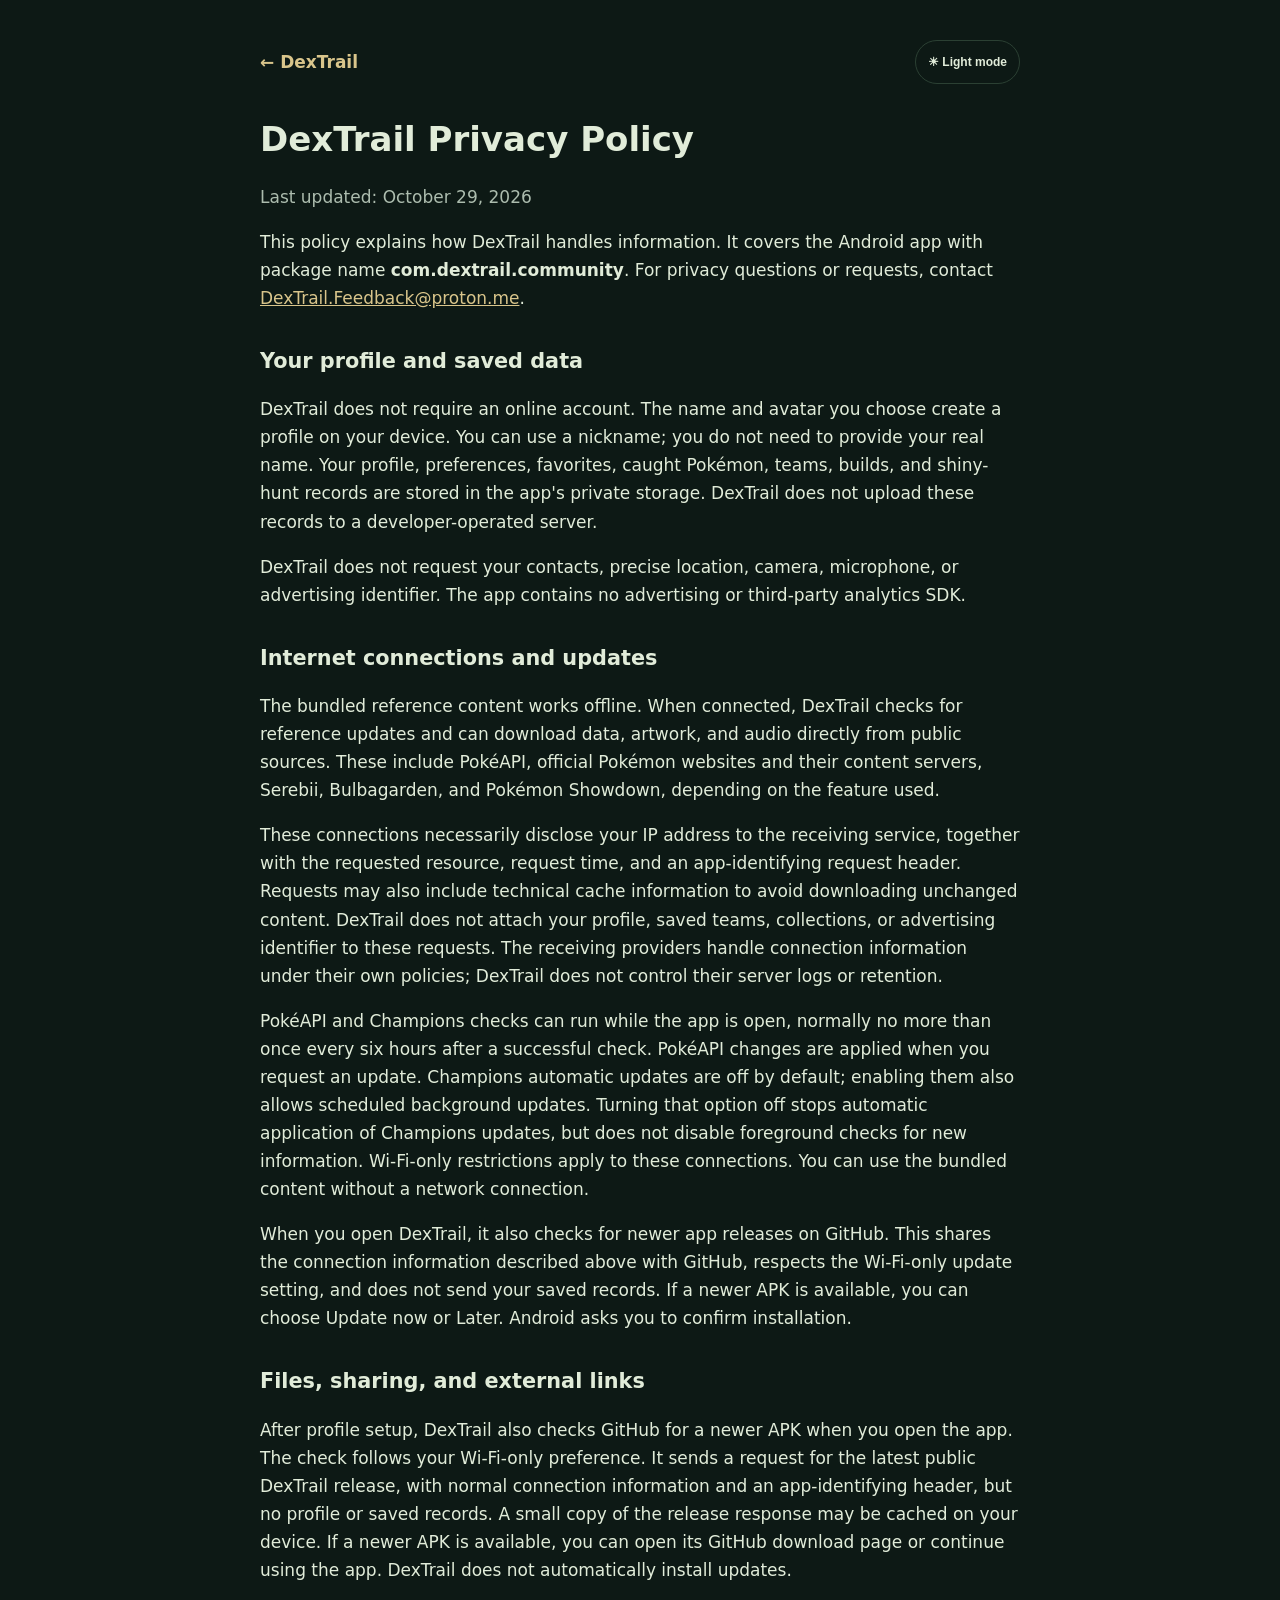
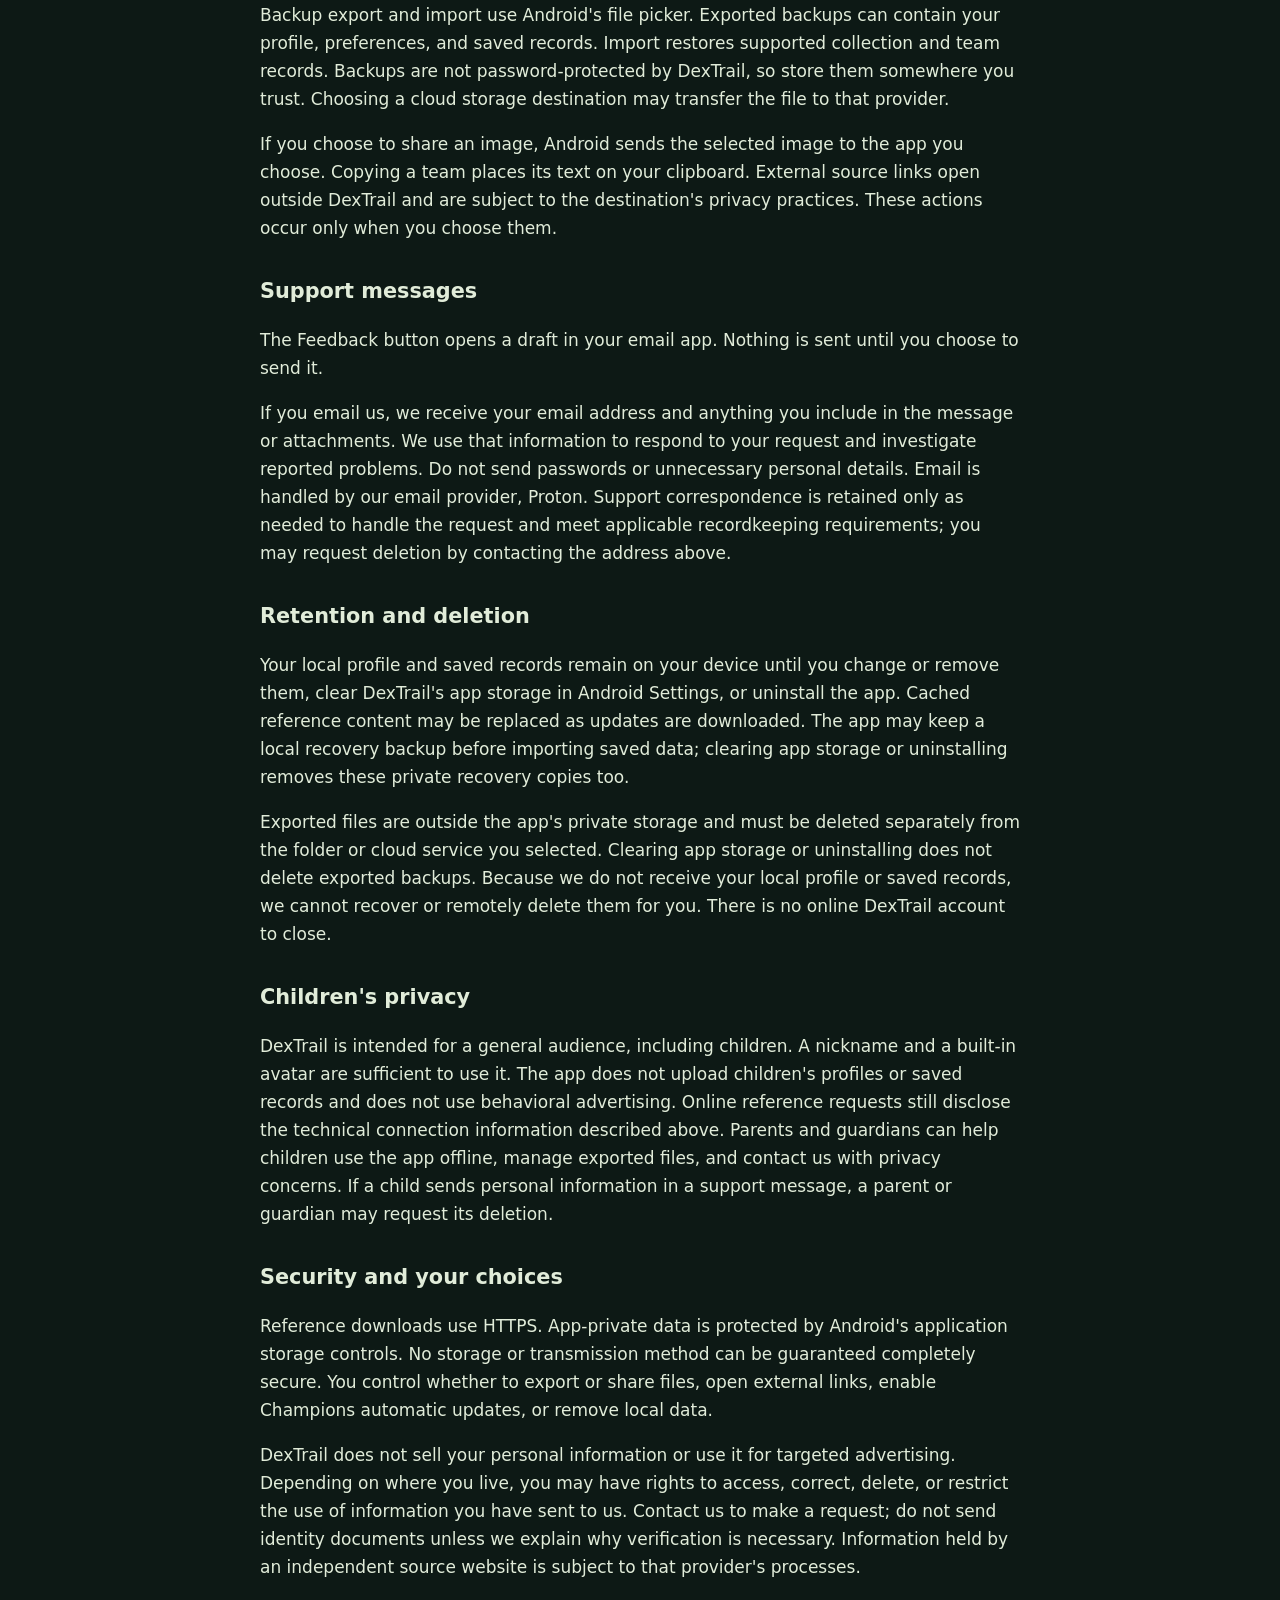
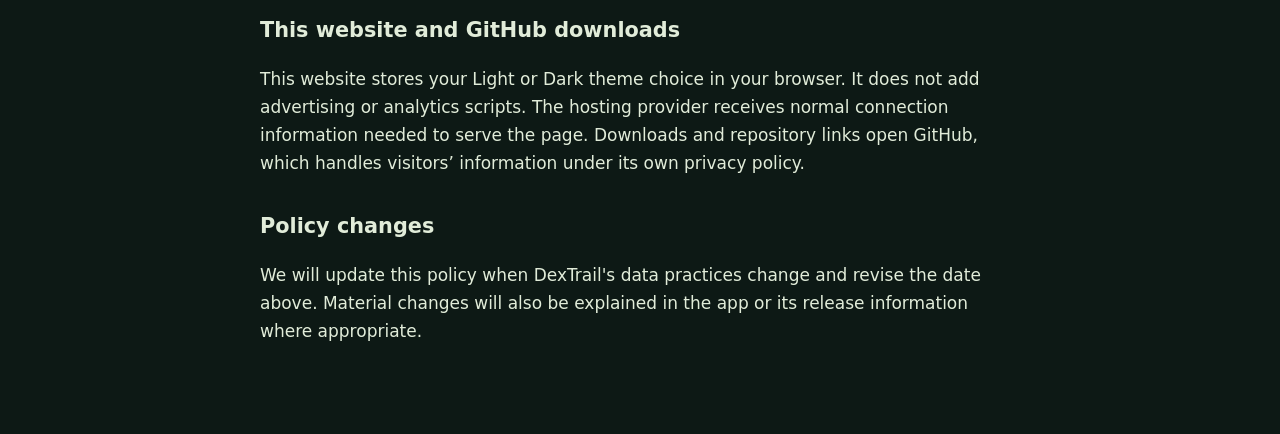
==== docs/privacy.html @ 18fff95b "Publish DexTrail website with downloads and GitHub link" ====
<!doctype html>
<html lang="en" data-theme="dark"><head><meta charset="utf-8"><meta name="viewport" content="width=device-width,initial-scale=1"><title>DexTrail Privacy Policy</title><style>body{margin:0;background:#f5f7f6;color:#172c23;font:17px/1.65 system-ui,sans-serif}main{max-width:760px;margin:auto;padding:40px 24px 72px}h1{line-height:1.2}h2{font-size:1.3rem;margin-top:32px}a{color:#14684b;overflow-wrap:anywhere}.date{color:#52655c}</style><script src="theme.js"></script><link rel="stylesheet" href="theme.css"></head><body class="privacy-page"><main><div class="privacy-nav"><a href="index.html">← DexTrail</a><button class="theme-toggle" type="button" aria-label="Switch to light mode">☀ <span>Light mode</span></button></div>
<h1>DexTrail Privacy Policy</h1><p class="date">Last updated: October 29, 2026</p>
<p>This policy explains how DexTrail handles information. It covers the Android app with package name <strong>com.dextrail.community</strong>. For privacy questions or requests, contact <a href="mailto:DexTrail.Feedback@proton.me">DexTrail.Feedback@proton.me</a>.</p>
<h2>Your profile and saved data</h2>
<p>DexTrail does not require an online account. The name and avatar you choose create a profile on your device. You can use a nickname; you do not need to provide your real name. Your profile, preferences, favorites, caught Pokémon, teams, builds, and shiny-hunt records are stored in the app's private storage. DexTrail does not upload these records to a developer-operated server.</p>
<p>DexTrail does not request your contacts, precise location, camera, microphone, or advertising identifier. The app contains no advertising or third-party analytics SDK.</p>
<h2>Internet connections and updates</h2>
<p>The bundled reference content works offline. When connected, DexTrail checks for reference updates and can download data, artwork, and audio directly from public sources. These include PokéAPI, official Pokémon websites and their content servers, Serebii, Bulbagarden, and Pokémon Showdown, depending on the feature used.</p>
<p>These connections necessarily disclose your IP address to the receiving service, together with the requested resource, request time, and an app-identifying request header. Requests may also include technical cache information to avoid downloading unchanged content. DexTrail does not attach your profile, saved teams, collections, or advertising identifier to these requests. The receiving providers handle connection information under their own policies; DexTrail does not control their server logs or retention.</p>
<p>PokéAPI and Champions checks can run while the app is open, normally no more than once every six hours after a successful check. PokéAPI changes are applied when you request an update. Champions automatic updates are off by default; enabling them also allows scheduled background updates. Turning that option off stops automatic application of Champions updates, but does not disable foreground checks for new information. Wi-Fi-only restrictions apply to these connections. You can use the bundled content without a network connection.</p>
<p>When you open DexTrail, it also checks for newer app releases on GitHub. This shares the connection information described above with GitHub, respects the Wi-Fi-only update setting, and does not send your saved records. If a newer APK is available, you can choose Update now or Later. Android asks you to confirm installation.</p>
<h2>Files, sharing, and external links</h2>
<p>After profile setup, DexTrail also checks GitHub for a newer APK when you open the app. The check follows your Wi-Fi-only preference. It sends a request for the latest public DexTrail release, with normal connection information and an app-identifying header, but no profile or saved records. A small copy of the release response may be cached on your device. If a newer APK is available, you can open its GitHub download page or continue using the app. DexTrail does not automatically install updates.</p>
<p>Backup export and import use Android's file picker. Exported backups can contain your profile, preferences, and saved records. Import restores supported collection and team records. Backups are not password-protected by DexTrail, so store them somewhere you trust. Choosing a cloud storage destination may transfer the file to that provider.</p>
<p>If you choose to share an image, Android sends the selected image to the app you choose. Copying a team places its text on your clipboard. External source links open outside DexTrail and are subject to the destination's privacy practices. These actions occur only when you choose them.</p>
<h2>Support messages</h2>
<p>The Feedback button opens a draft in your email app. Nothing is sent until you choose to send it.</p>
<p>If you email us, we receive your email address and anything you include in the message or attachments. We use that information to respond to your request and investigate reported problems. Do not send passwords or unnecessary personal details. Email is handled by our email provider, Proton. Support correspondence is retained only as needed to handle the request and meet applicable recordkeeping requirements; you may request deletion by contacting the address above.</p>
<h2>Retention and deletion</h2>
<p>Your local profile and saved records remain on your device until you change or remove them, clear DexTrail's app storage in Android Settings, or uninstall the app. Cached reference content may be replaced as updates are downloaded. The app may keep a local recovery backup before importing saved data; clearing app storage or uninstalling removes these private recovery copies too.</p>
<p>Exported files are outside the app's private storage and must be deleted separately from the folder or cloud service you selected. Clearing app storage or uninstalling does not delete exported backups. Because we do not receive your local profile or saved records, we cannot recover or remotely delete them for you. There is no online DexTrail account to close.</p>
<h2>Children's privacy</h2>
<p>DexTrail is intended for a general audience, including children. A nickname and a built-in avatar are sufficient to use it. The app does not upload children's profiles or saved records and does not use behavioral advertising. Online reference requests still disclose the technical connection information described above. Parents and guardians can help children use the app offline, manage exported files, and contact us with privacy concerns. If a child sends personal information in a support message, a parent or guardian may request its deletion.</p>
<h2>Security and your choices</h2>
<p>Reference downloads use HTTPS. App-private data is protected by Android's application storage controls. No storage or transmission method can be guaranteed completely secure. You control whether to export or share files, open external links, enable Champions automatic updates, or remove local data.</p>
<p>DexTrail does not sell your personal information or use it for targeted advertising. Depending on where you live, you may have rights to access, correct, delete, or restrict the use of information you have sent to us. Contact us to make a request; do not send identity documents unless we explain why verification is necessary. Information held by an independent source website is subject to that provider's processes.</p>
<h2>This website and GitHub downloads</h2>
<p>This website stores your Light or Dark theme choice in your browser. It does not add advertising or analytics scripts. The hosting provider receives normal connection information needed to serve the page. Downloads and repository links open GitHub, which handles visitors’ information under its own privacy policy.</p>
<h2>Policy changes</h2>
<p>We will update this policy when DexTrail's data practices change and revise the date above. Material changes will also be explained in the app or its release information where appropriate.</p>
</main></body></html>
---- docs/theme.css ----
html[data-theme="light"]{color-scheme:light}
html[data-theme="dark"]{color-scheme:dark;--ink:#e1ecd9;--forest:#10271f;--green:#91b991;--paper:#0d1915;--muted:#acbcae;--line:#2b4033}
.theme-toggle{display:inline-flex;align-items:center;justify-content:center;gap:7px;min-height:44px;padding:9px 12px;border:1px solid var(--line,#506653);border-radius:24px;background:transparent;color:inherit;font:600 12px Arial,sans-serif;white-space:nowrap;cursor:pointer}
.theme-toggle:hover{border-color:currentColor}
.privacy-nav{display:flex;align-items:center;justify-content:space-between;gap:20px;margin-bottom:35px}
.privacy-nav a{text-decoration:none;font-weight:700}
html[data-theme="dark"] .hero h1 em,html[data-theme="dark"] h2 em{color:#b0c99a}
html[data-theme="dark"] .intro,html[data-theme="dark"] .hero-note,html[data-theme="dark"] .tour-copy>p,html[data-theme="dark"] .number,html[data-theme="dark"] footer small{color:#aebfac}
html[data-theme="dark"] .dot{background:#b4cb83}
html[data-theme="dark"] .hero-scene{background:radial-gradient(ellipse,#254831 0,transparent 67%)}
html[data-theme="dark"] .orbit{border-color:#3c5841}
html[data-theme="dark"] .field-label,html[data-theme="dark"] .scene-mark{color:#91ab87}
html[data-theme="dark"] .paper-tag{background:#243729;border-color:#657048;color:#e8e9d4;box-shadow:0 10px 30px #0005}
html[data-theme="dark"] .star{color:#e9c777}
html[data-theme="dark"] .primary{background:#d6bd7c;color:#172a1d;box-shadow:0 5px 0 #6b603a}
html[data-theme="dark"] .primary:hover{background:#ebd39a}
html[data-theme="dark"] .map-frame{background:#1c3023;box-shadow:inset 0 0 0 1px #354d39}
html[data-theme="dark"] .tour{background:#17271e}
html[data-theme="dark"] .tour-tabs button{border-color:#526a50}
html[data-theme="dark"] .tour-tabs button[aria-selected="true"]{background:#b9cc9c;color:#18291d;border-color:#b9cc9c}
html[data-theme="dark"] .tour-copy li:before{color:#b7ca91}
html[data-theme="dark"] .download h2 em{color:var(--gold)}
html[data-theme="dark"] .skip{background:#233b2a}
html[data-theme="dark"] .privacy-page{background:#0d1915;color:#e1ecd9}
html[data-theme="dark"] .privacy-page a{color:#d9c58b}
html[data-theme="dark"] .privacy-page .date{color:#acbcae}
.privacy-page .theme-toggle:focus-visible{outline:3px solid #b7964e;outline-offset:4px}
@media(max-width:700px){header{gap:10px;flex-wrap:wrap}header nav{gap:10px}header nav>a:not(.nav-download){display:none}}
@media(max-width:370px){header{padding:16px}.brand{font-size:20px}.brand img{width:32px;height:32px}header nav{width:100%;justify-content:space-between}}
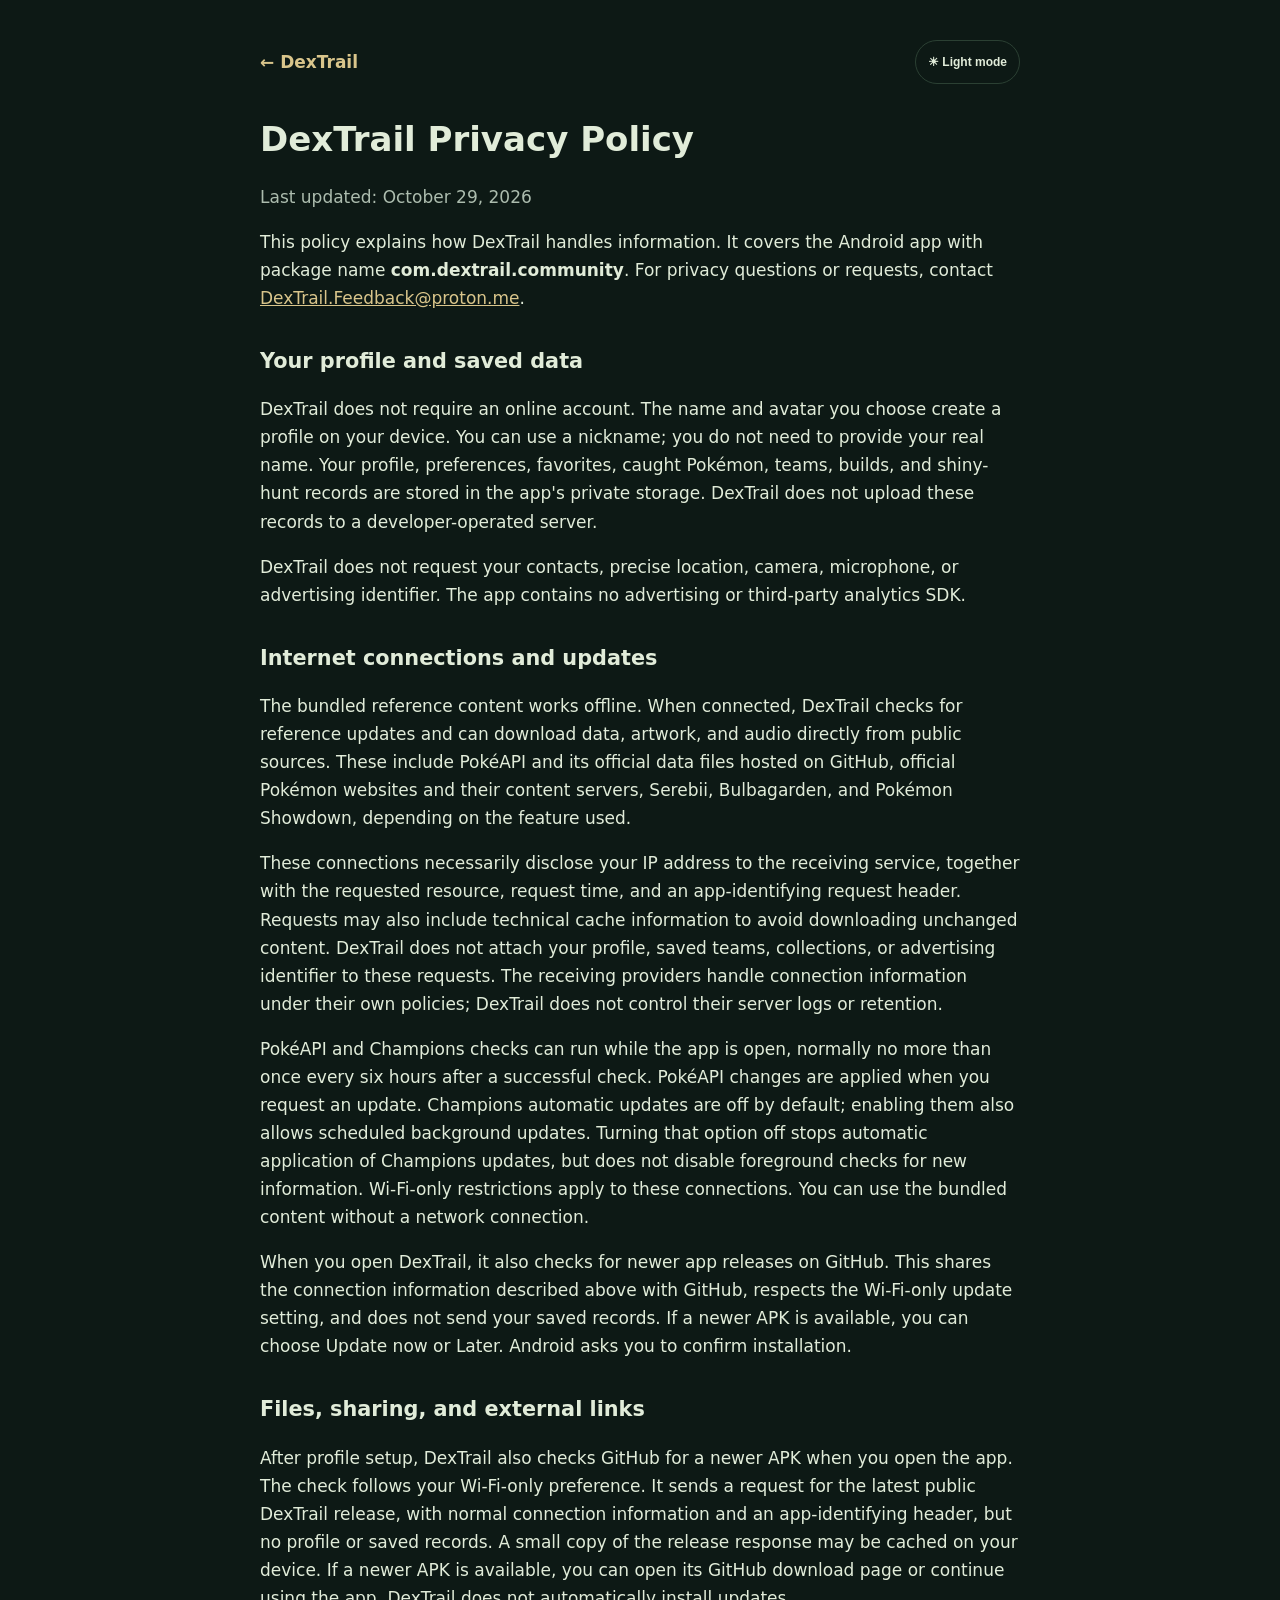
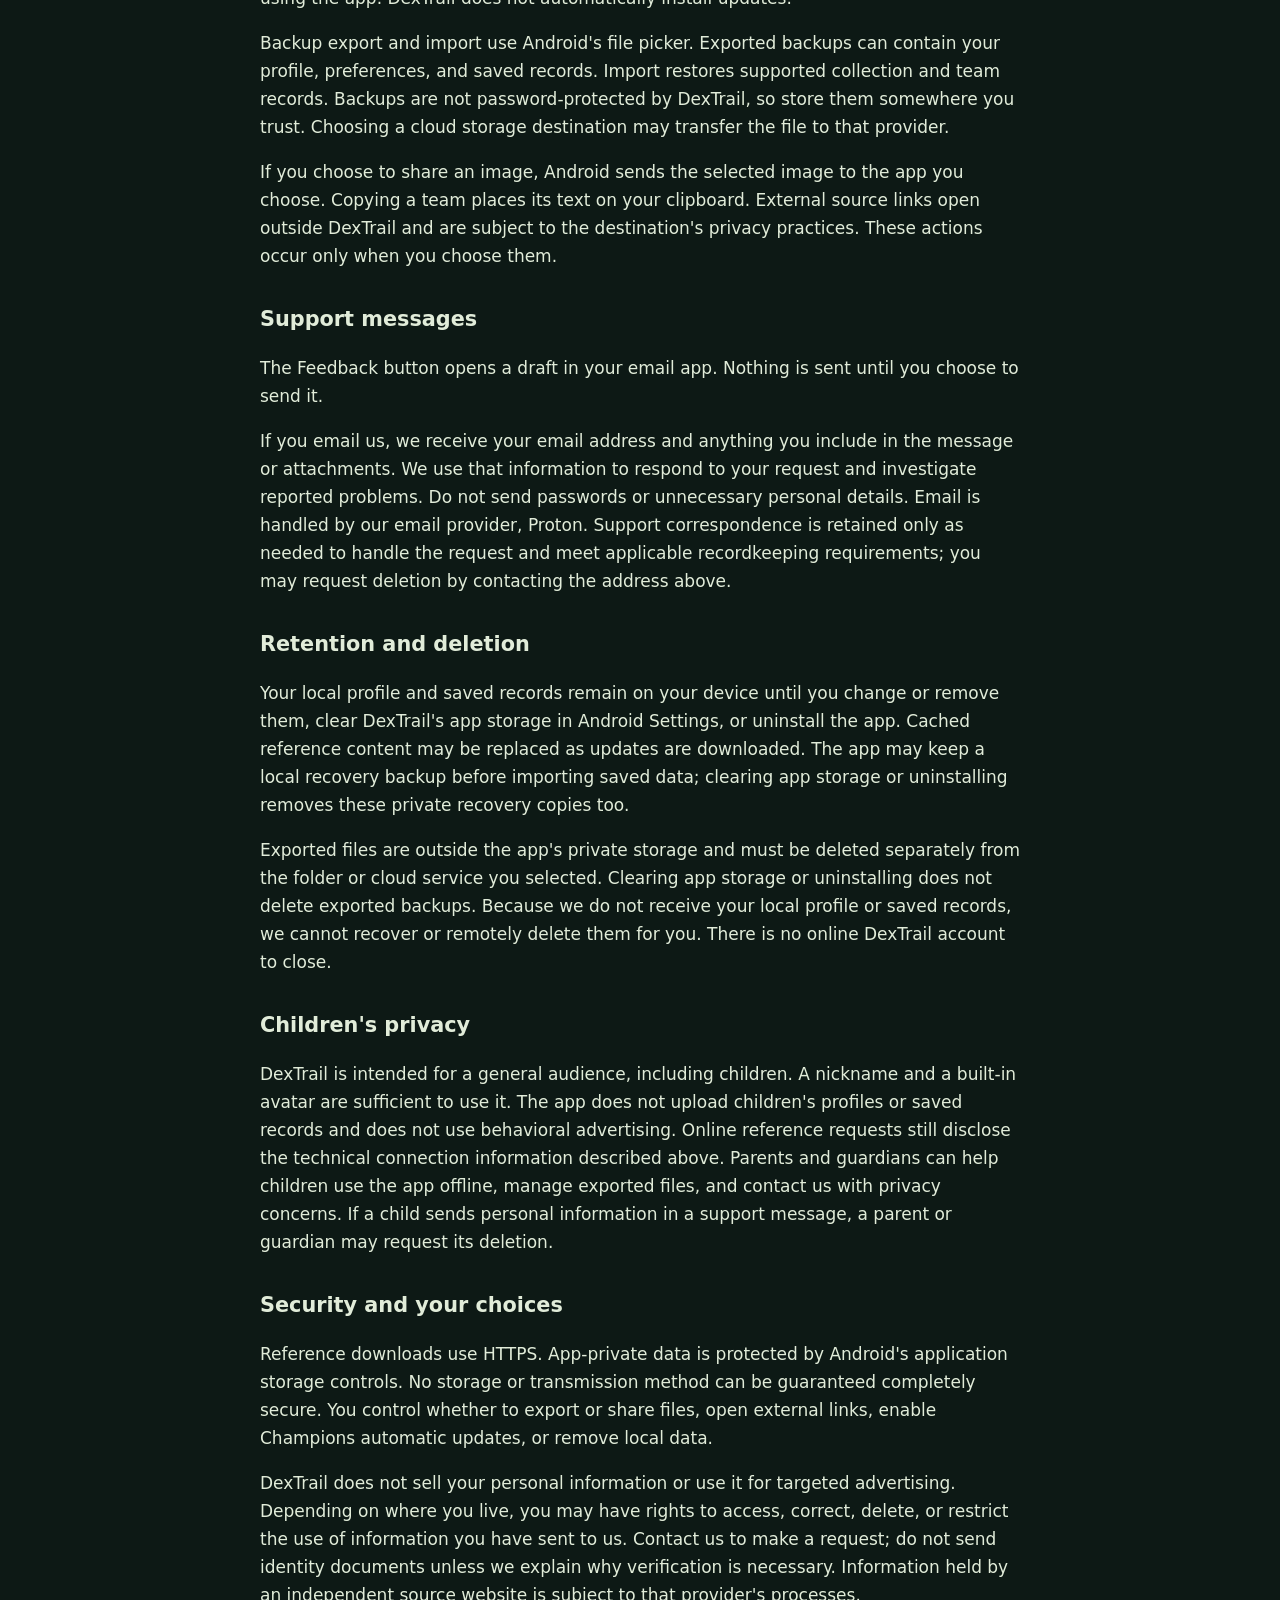
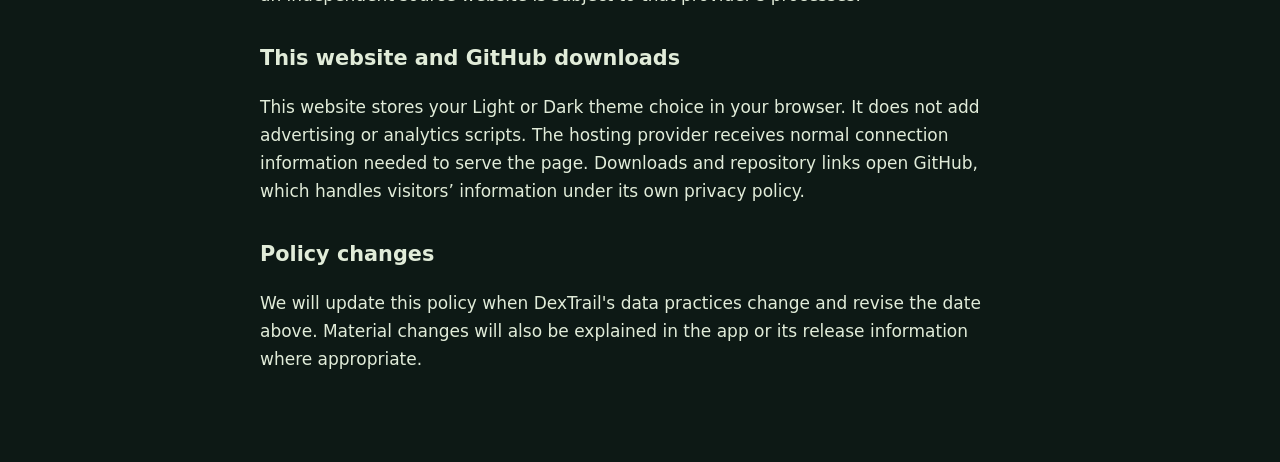
==== commit 74cc530c: "Update DexTrail website and release history for 1.0.1" ====
--- a/docs/privacy.html
+++ b/docs/privacy.html
@@ -6,7 +6,7 @@
 <p>DexTrail does not require an online account. The name and avatar you choose create a profile on your device. You can use a nickname; you do not need to provide your real name. Your profile, preferences, favorites, caught Pokémon, teams, builds, and shiny-hunt records are stored in the app's private storage. DexTrail does not upload these records to a developer-operated server.</p>
 <p>DexTrail does not request your contacts, precise location, camera, microphone, or advertising identifier. The app contains no advertising or third-party analytics SDK.</p>
 <h2>Internet connections and updates</h2>
-<p>The bundled reference content works offline. When connected, DexTrail checks for reference updates and can download data, artwork, and audio directly from public sources. These include PokéAPI, official Pokémon websites and their content servers, Serebii, Bulbagarden, and Pokémon Showdown, depending on the feature used.</p>
+<p>The bundled reference content works offline. When connected, DexTrail checks for reference updates and can download data, artwork, and audio directly from public sources. These include PokéAPI and its official data files hosted on GitHub, official Pokémon websites and their content servers, Serebii, Bulbagarden, and Pokémon Showdown, depending on the feature used.</p>
 <p>These connections necessarily disclose your IP address to the receiving service, together with the requested resource, request time, and an app-identifying request header. Requests may also include technical cache information to avoid downloading unchanged content. DexTrail does not attach your profile, saved teams, collections, or advertising identifier to these requests. The receiving providers handle connection information under their own policies; DexTrail does not control their server logs or retention.</p>
 <p>PokéAPI and Champions checks can run while the app is open, normally no more than once every six hours after a successful check. PokéAPI changes are applied when you request an update. Champions automatic updates are off by default; enabling them also allows scheduled background updates. Turning that option off stops automatic application of Champions updates, but does not disable foreground checks for new information. Wi-Fi-only restrictions apply to these connections. You can use the bundled content without a network connection.</p>
 <p>When you open DexTrail, it also checks for newer app releases on GitHub. This shares the connection information described above with GitHub, respects the Wi-Fi-only update setting, and does not send your saved records. If a newer APK is available, you can choose Update now or Later. Android asks you to confirm installation.</p>
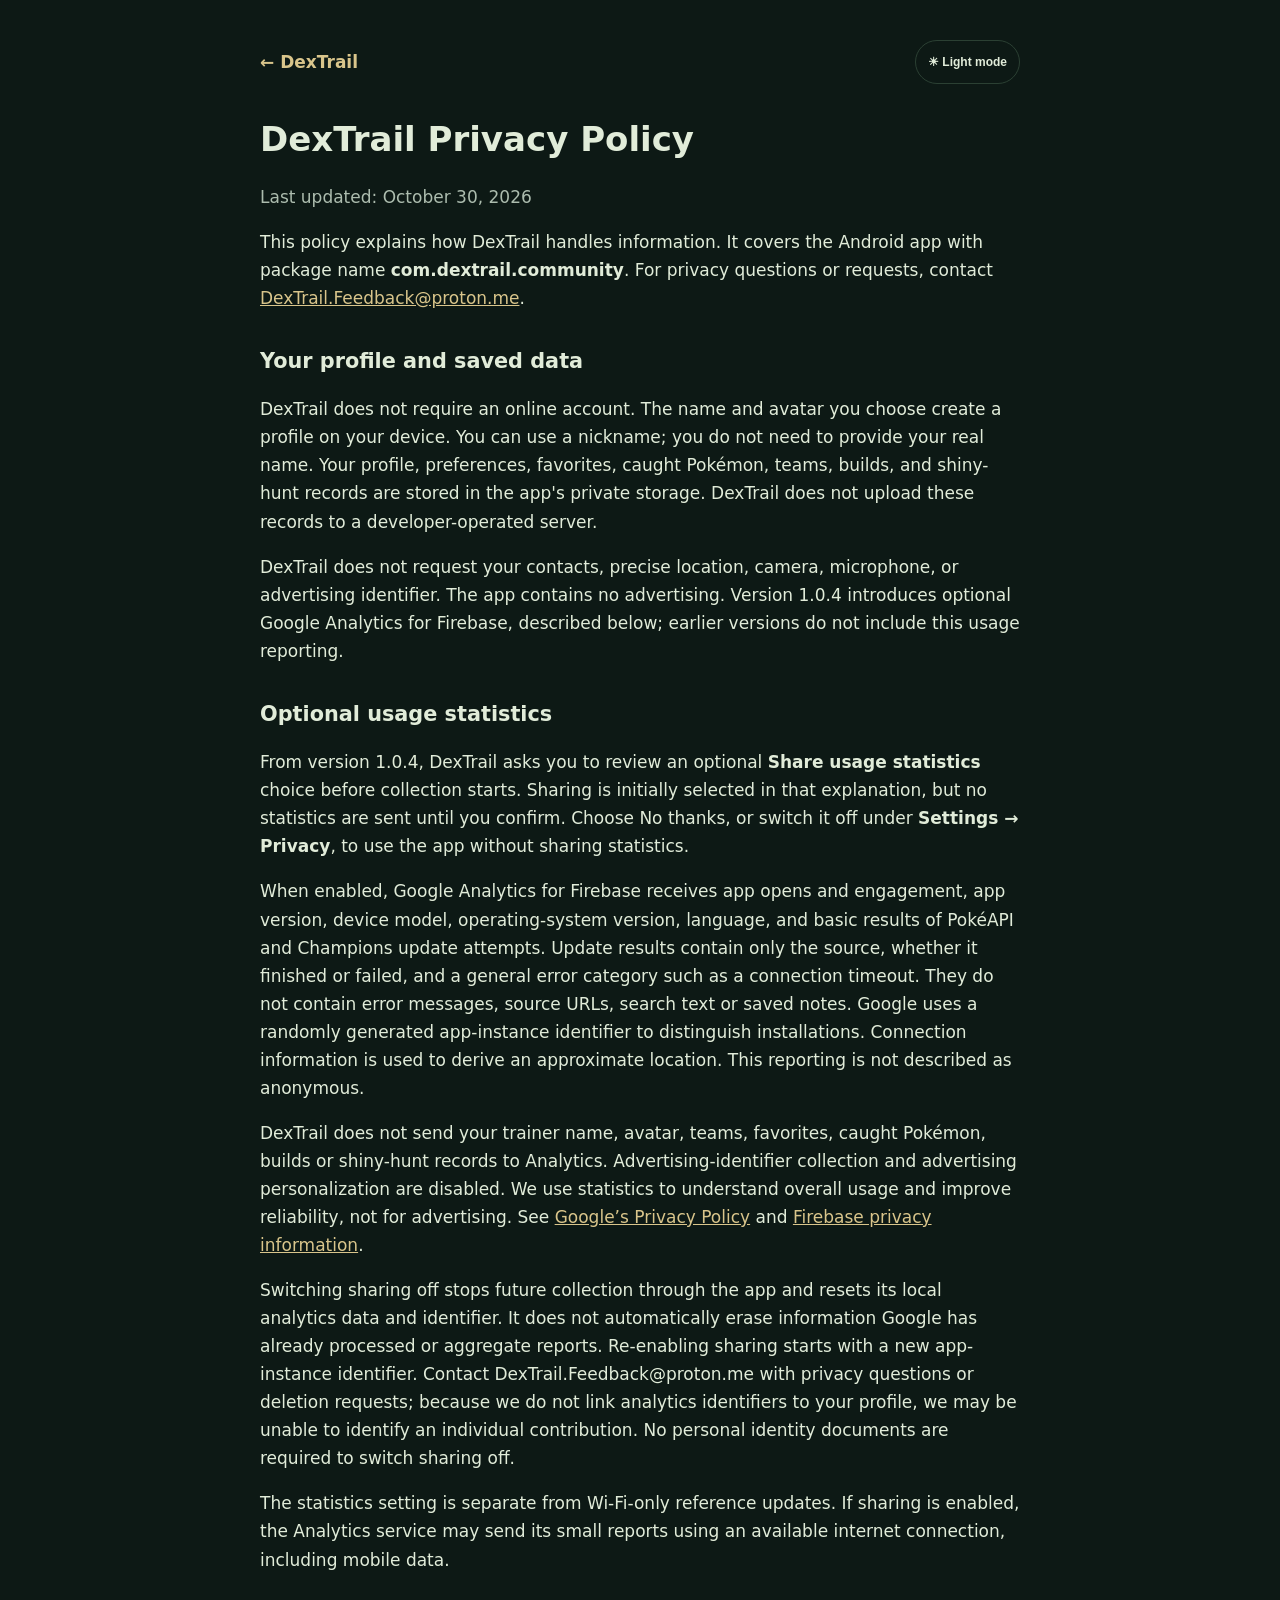
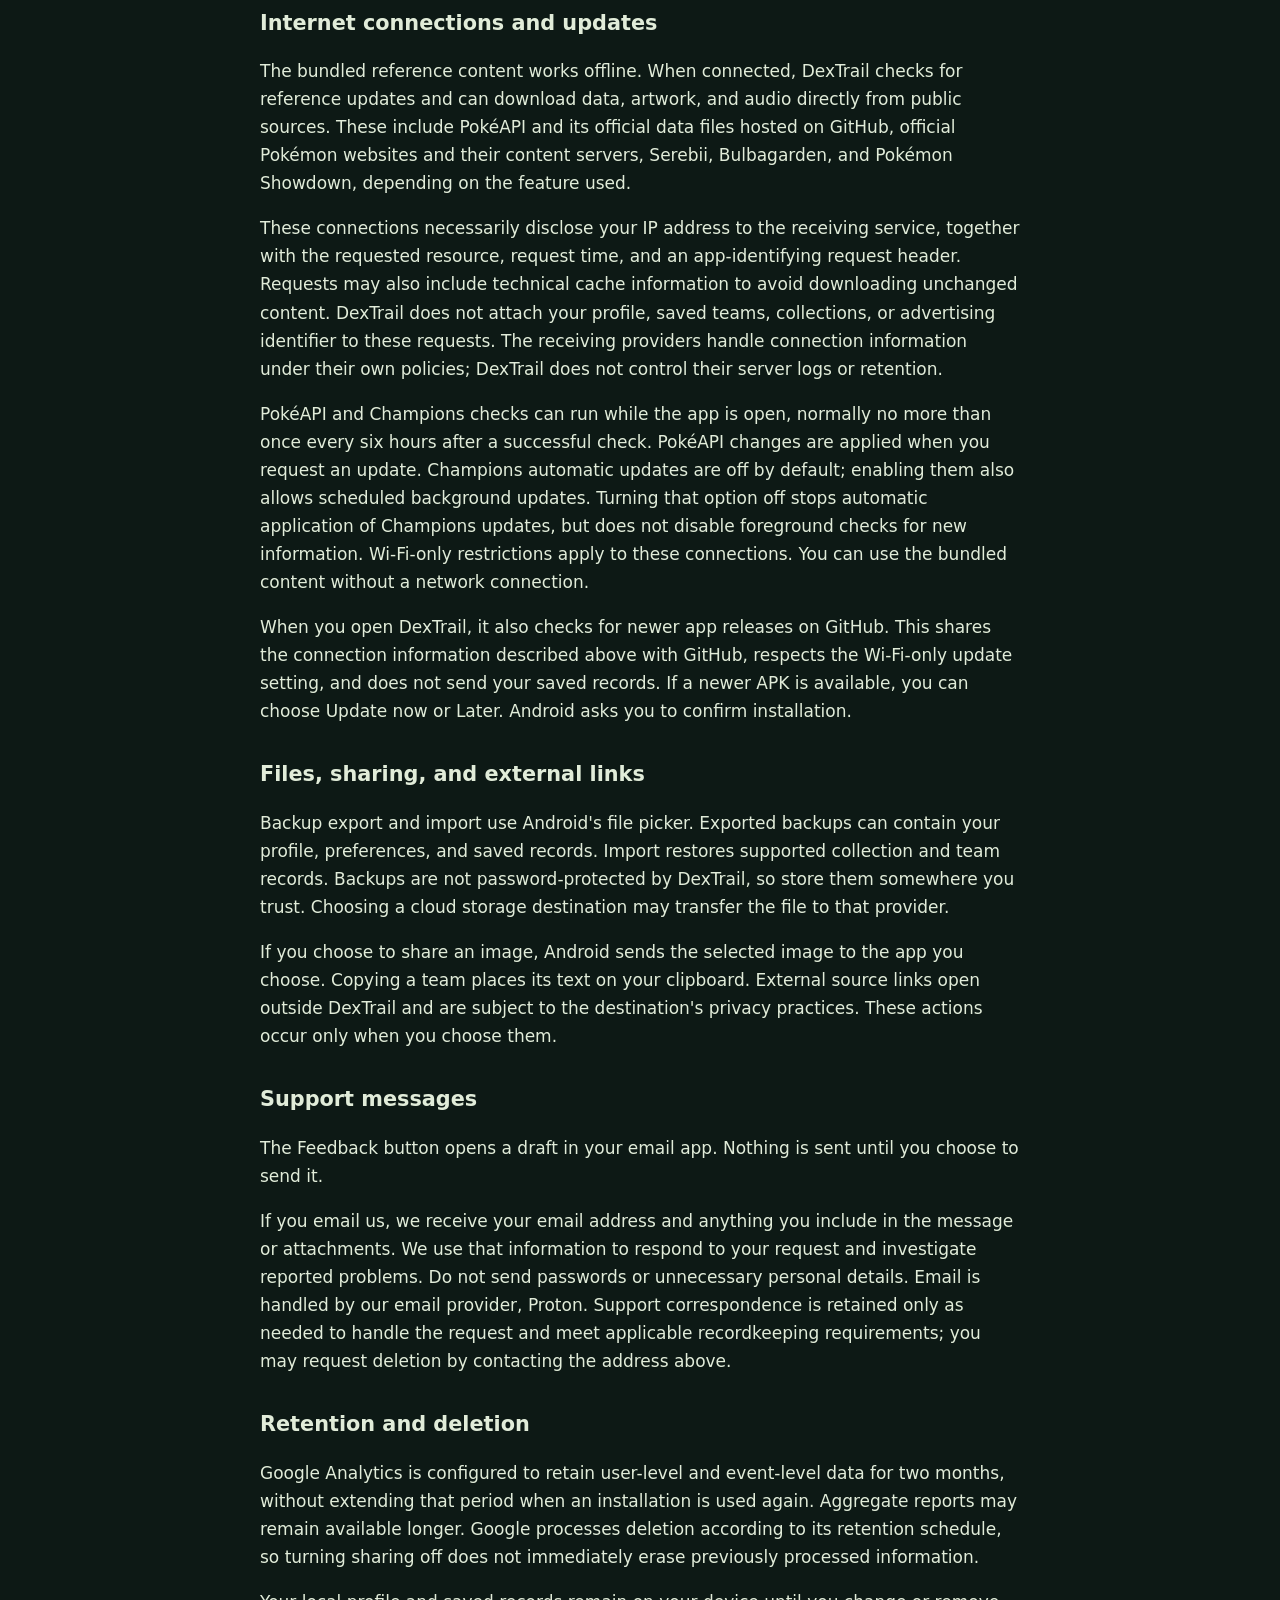
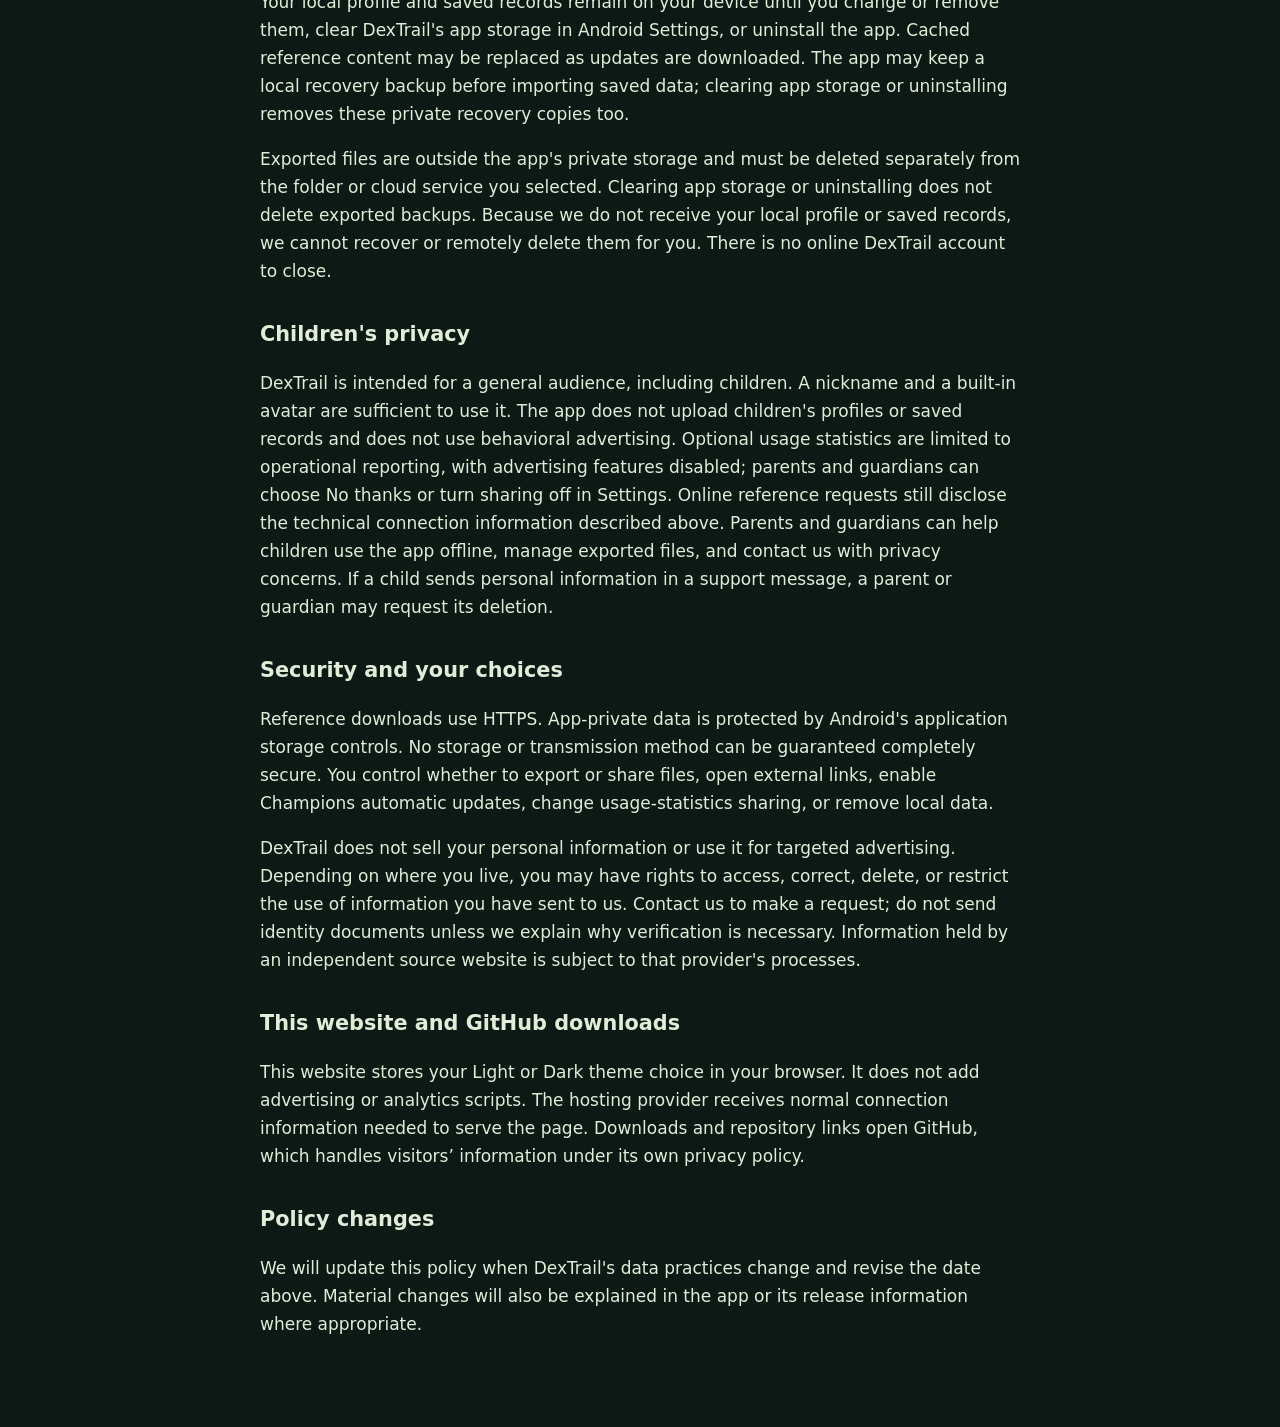
==== commit c667a21a: "Explain optional DexTrail usage statistics and retention" ====
--- a/docs/privacy.html
+++ b/docs/privacy.html
@@ -1,32 +1,39 @@
-<!doctype html>
-<html lang="en" data-theme="dark"><head><meta charset="utf-8"><meta name="viewport" content="width=device-width,initial-scale=1"><title>DexTrail Privacy Policy</title><style>body{margin:0;background:#f5f7f6;color:#172c23;font:17px/1.65 system-ui,sans-serif}main{max-width:760px;margin:auto;padding:40px 24px 72px}h1{line-height:1.2}h2{font-size:1.3rem;margin-top:32px}a{color:#14684b;overflow-wrap:anywhere}.date{color:#52655c}</style><script src="theme.js"></script><link rel="stylesheet" href="theme.css"></head><body class="privacy-page"><main><div class="privacy-nav"><a href="index.html">← DexTrail</a><button class="theme-toggle" type="button" aria-label="Switch to light mode">☀ <span>Light mode</span></button></div>
-<h1>DexTrail Privacy Policy</h1><p class="date">Last updated: October 29, 2026</p>
-<p>This policy explains how DexTrail handles information. It covers the Android app with package name <strong>com.dextrail.community</strong>. For privacy questions or requests, contact <a href="mailto:DexTrail.Feedback@proton.me">DexTrail.Feedback@proton.me</a>.</p>
-<h2>Your profile and saved data</h2>
-<p>DexTrail does not require an online account. The name and avatar you choose create a profile on your device. You can use a nickname; you do not need to provide your real name. Your profile, preferences, favorites, caught Pokémon, teams, builds, and shiny-hunt records are stored in the app's private storage. DexTrail does not upload these records to a developer-operated server.</p>
-<p>DexTrail does not request your contacts, precise location, camera, microphone, or advertising identifier. The app contains no advertising or third-party analytics SDK.</p>
-<h2>Internet connections and updates</h2>
-<p>The bundled reference content works offline. When connected, DexTrail checks for reference updates and can download data, artwork, and audio directly from public sources. These include PokéAPI and its official data files hosted on GitHub, official Pokémon websites and their content servers, Serebii, Bulbagarden, and Pokémon Showdown, depending on the feature used.</p>
-<p>These connections necessarily disclose your IP address to the receiving service, together with the requested resource, request time, and an app-identifying request header. Requests may also include technical cache information to avoid downloading unchanged content. DexTrail does not attach your profile, saved teams, collections, or advertising identifier to these requests. The receiving providers handle connection information under their own policies; DexTrail does not control their server logs or retention.</p>
-<p>PokéAPI and Champions checks can run while the app is open, normally no more than once every six hours after a successful check. PokéAPI changes are applied when you request an update. Champions automatic updates are off by default; enabling them also allows scheduled background updates. Turning that option off stops automatic application of Champions updates, but does not disable foreground checks for new information. Wi-Fi-only restrictions apply to these connections. You can use the bundled content without a network connection.</p>
-<p>When you open DexTrail, it also checks for newer app releases on GitHub. This shares the connection information described above with GitHub, respects the Wi-Fi-only update setting, and does not send your saved records. If a newer APK is available, you can choose Update now or Later. Android asks you to confirm installation.</p>
-<h2>Files, sharing, and external links</h2>
-<p>After profile setup, DexTrail also checks GitHub for a newer APK when you open the app. The check follows your Wi-Fi-only preference. It sends a request for the latest public DexTrail release, with normal connection information and an app-identifying header, but no profile or saved records. A small copy of the release response may be cached on your device. If a newer APK is available, you can open its GitHub download page or continue using the app. DexTrail does not automatically install updates.</p>
-<p>Backup export and import use Android's file picker. Exported backups can contain your profile, preferences, and saved records. Import restores supported collection and team records. Backups are not password-protected by DexTrail, so store them somewhere you trust. Choosing a cloud storage destination may transfer the file to that provider.</p>
-<p>If you choose to share an image, Android sends the selected image to the app you choose. Copying a team places its text on your clipboard. External source links open outside DexTrail and are subject to the destination's privacy practices. These actions occur only when you choose them.</p>
-<h2>Support messages</h2>
-<p>The Feedback button opens a draft in your email app. Nothing is sent until you choose to send it.</p>
-<p>If you email us, we receive your email address and anything you include in the message or attachments. We use that information to respond to your request and investigate reported problems. Do not send passwords or unnecessary personal details. Email is handled by our email provider, Proton. Support correspondence is retained only as needed to handle the request and meet applicable recordkeeping requirements; you may request deletion by contacting the address above.</p>
-<h2>Retention and deletion</h2>
-<p>Your local profile and saved records remain on your device until you change or remove them, clear DexTrail's app storage in Android Settings, or uninstall the app. Cached reference content may be replaced as updates are downloaded. The app may keep a local recovery backup before importing saved data; clearing app storage or uninstalling removes these private recovery copies too.</p>
-<p>Exported files are outside the app's private storage and must be deleted separately from the folder or cloud service you selected. Clearing app storage or uninstalling does not delete exported backups. Because we do not receive your local profile or saved records, we cannot recover or remotely delete them for you. There is no online DexTrail account to close.</p>
-<h2>Children's privacy</h2>
-<p>DexTrail is intended for a general audience, including children. A nickname and a built-in avatar are sufficient to use it. The app does not upload children's profiles or saved records and does not use behavioral advertising. Online reference requests still disclose the technical connection information described above. Parents and guardians can help children use the app offline, manage exported files, and contact us with privacy concerns. If a child sends personal information in a support message, a parent or guardian may request its deletion.</p>
-<h2>Security and your choices</h2>
-<p>Reference downloads use HTTPS. App-private data is protected by Android's application storage controls. No storage or transmission method can be guaranteed completely secure. You control whether to export or share files, open external links, enable Champions automatic updates, or remove local data.</p>
-<p>DexTrail does not sell your personal information or use it for targeted advertising. Depending on where you live, you may have rights to access, correct, delete, or restrict the use of information you have sent to us. Contact us to make a request; do not send identity documents unless we explain why verification is necessary. Information held by an independent source website is subject to that provider's processes.</p>
-<h2>This website and GitHub downloads</h2>
-<p>This website stores your Light or Dark theme choice in your browser. It does not add advertising or analytics scripts. The hosting provider receives normal connection information needed to serve the page. Downloads and repository links open GitHub, which handles visitors’ information under its own privacy policy.</p>
-<h2>Policy changes</h2>
-<p>We will update this policy when DexTrail's data practices change and revise the date above. Material changes will also be explained in the app or its release information where appropriate.</p>
+<!doctype html>
+<html lang="en" data-theme="dark"><head><meta charset="utf-8"><meta name="viewport" content="width=device-width,initial-scale=1"><title>DexTrail Privacy Policy</title><style>body{margin:0;background:#f5f7f6;color:#172c23;font:17px/1.65 system-ui,sans-serif}main{max-width:760px;margin:auto;padding:40px 24px 72px}h1{line-height:1.2}h2{font-size:1.3rem;margin-top:32px}a{color:#14684b;overflow-wrap:anywhere}.date{color:#52655c}</style><script src="theme.js"></script><link rel="stylesheet" href="theme.css"></head><body class="privacy-page"><main><div class="privacy-nav"><a href="index.html">← DexTrail</a><button class="theme-toggle" type="button" aria-label="Switch to light mode">☀ <span>Light mode</span></button></div>
+<h1>DexTrail Privacy Policy</h1><p class="date">Last updated: October 30, 2026</p>
+<p>This policy explains how DexTrail handles information. It covers the Android app with package name <strong>com.dextrail.community</strong>. For privacy questions or requests, contact <a href="mailto:DexTrail.Feedback@proton.me">DexTrail.Feedback@proton.me</a>.</p>
+<h2>Your profile and saved data</h2>
+<p>DexTrail does not require an online account. The name and avatar you choose create a profile on your device. You can use a nickname; you do not need to provide your real name. Your profile, preferences, favorites, caught Pokémon, teams, builds, and shiny-hunt records are stored in the app's private storage. DexTrail does not upload these records to a developer-operated server.</p>
+<p>DexTrail does not request your contacts, precise location, camera, microphone, or advertising identifier. The app contains no advertising. Version 1.0.4 introduces optional Google Analytics for Firebase, described below; earlier versions do not include this usage reporting.</p>
+<h2>Optional usage statistics</h2>
+<p>From version 1.0.4, DexTrail asks you to review an optional <strong>Share usage statistics</strong> choice before collection starts. Sharing is initially selected in that explanation, but no statistics are sent until you confirm. Choose No thanks, or switch it off under <strong>Settings → Privacy</strong>, to use the app without sharing statistics.</p>
+<p>When enabled, Google Analytics for Firebase receives app opens and engagement, app version, device model, operating-system version, language, and basic results of PokéAPI and Champions update attempts. Update results contain only the source, whether it finished or failed, and a general error category such as a connection timeout. They do not contain error messages, source URLs, search text or saved notes. Google uses a randomly generated app-instance identifier to distinguish installations. Connection information is used to derive an approximate location. This reporting is not described as anonymous.</p>
+<p>DexTrail does not send your trainer name, avatar, teams, favorites, caught Pokémon, builds or shiny-hunt records to Analytics. Advertising-identifier collection and advertising personalization are disabled. We use statistics to understand overall usage and improve reliability, not for advertising. See <a href="https://policies.google.com/privacy">Google’s Privacy Policy</a> and <a href="https://firebase.google.com/support/privacy">Firebase privacy information</a>.</p>
+<p>Switching sharing off stops future collection through the app and resets its local analytics data and identifier. It does not automatically erase information Google has already processed or aggregate reports. Re-enabling sharing starts with a new app-instance identifier. Contact DexTrail.Feedback@proton.me with privacy questions or deletion requests; because we do not link analytics identifiers to your profile, we may be unable to identify an individual contribution. No personal identity documents are required to switch sharing off.</p>
+<p>The statistics setting is separate from Wi-Fi-only reference updates. If sharing is enabled, the Analytics service may send its small reports using an available internet connection, including mobile data.</p>
+<h2>Internet connections and updates</h2>
+<p>The bundled reference content works offline. When connected, DexTrail checks for reference updates and can download data, artwork, and audio directly from public sources. These include PokéAPI and its official data files hosted on GitHub, official Pokémon websites and their content servers, Serebii, Bulbagarden, and Pokémon Showdown, depending on the feature used.</p>
+<p>These connections necessarily disclose your IP address to the receiving service, together with the requested resource, request time, and an app-identifying request header. Requests may also include technical cache information to avoid downloading unchanged content. DexTrail does not attach your profile, saved teams, collections, or advertising identifier to these requests. The receiving providers handle connection information under their own policies; DexTrail does not control their server logs or retention.</p>
+<p>PokéAPI and Champions checks can run while the app is open, normally no more than once every six hours after a successful check. PokéAPI changes are applied when you request an update. Champions automatic updates are off by default; enabling them also allows scheduled background updates. Turning that option off stops automatic application of Champions updates, but does not disable foreground checks for new information. Wi-Fi-only restrictions apply to these connections. You can use the bundled content without a network connection.</p>
+<p>When you open DexTrail, it also checks for newer app releases on GitHub. This shares the connection information described above with GitHub, respects the Wi-Fi-only update setting, and does not send your saved records. If a newer APK is available, you can choose Update now or Later. Android asks you to confirm installation.</p>
+<h2>Files, sharing, and external links</h2>
+
+<p>Backup export and import use Android's file picker. Exported backups can contain your profile, preferences, and saved records. Import restores supported collection and team records. Backups are not password-protected by DexTrail, so store them somewhere you trust. Choosing a cloud storage destination may transfer the file to that provider.</p>
+<p>If you choose to share an image, Android sends the selected image to the app you choose. Copying a team places its text on your clipboard. External source links open outside DexTrail and are subject to the destination's privacy practices. These actions occur only when you choose them.</p>
+<h2>Support messages</h2>
+<p>The Feedback button opens a draft in your email app. Nothing is sent until you choose to send it.</p>
+<p>If you email us, we receive your email address and anything you include in the message or attachments. We use that information to respond to your request and investigate reported problems. Do not send passwords or unnecessary personal details. Email is handled by our email provider, Proton. Support correspondence is retained only as needed to handle the request and meet applicable recordkeeping requirements; you may request deletion by contacting the address above.</p>
+<h2>Retention and deletion</h2>
+<p>Google Analytics is configured to retain user-level and event-level data for two months, without extending that period when an installation is used again. Aggregate reports may remain available longer. Google processes deletion according to its retention schedule, so turning sharing off does not immediately erase previously processed information.</p>
+<p>Your local profile and saved records remain on your device until you change or remove them, clear DexTrail's app storage in Android Settings, or uninstall the app. Cached reference content may be replaced as updates are downloaded. The app may keep a local recovery backup before importing saved data; clearing app storage or uninstalling removes these private recovery copies too.</p>
+<p>Exported files are outside the app's private storage and must be deleted separately from the folder or cloud service you selected. Clearing app storage or uninstalling does not delete exported backups. Because we do not receive your local profile or saved records, we cannot recover or remotely delete them for you. There is no online DexTrail account to close.</p>
+<h2>Children's privacy</h2>
+<p>DexTrail is intended for a general audience, including children. A nickname and a built-in avatar are sufficient to use it. The app does not upload children's profiles or saved records and does not use behavioral advertising. Optional usage statistics are limited to operational reporting, with advertising features disabled; parents and guardians can choose No thanks or turn sharing off in Settings. Online reference requests still disclose the technical connection information described above. Parents and guardians can help children use the app offline, manage exported files, and contact us with privacy concerns. If a child sends personal information in a support message, a parent or guardian may request its deletion.</p>
+<h2>Security and your choices</h2>
+<p>Reference downloads use HTTPS. App-private data is protected by Android's application storage controls. No storage or transmission method can be guaranteed completely secure. You control whether to export or share files, open external links, enable Champions automatic updates, change usage-statistics sharing, or remove local data.</p>
+<p>DexTrail does not sell your personal information or use it for targeted advertising. Depending on where you live, you may have rights to access, correct, delete, or restrict the use of information you have sent to us. Contact us to make a request; do not send identity documents unless we explain why verification is necessary. Information held by an independent source website is subject to that provider's processes.</p>
+<h2>This website and GitHub downloads</h2>
+<p>This website stores your Light or Dark theme choice in your browser. It does not add advertising or analytics scripts. The hosting provider receives normal connection information needed to serve the page. Downloads and repository links open GitHub, which handles visitors’ information under its own privacy policy.</p>
+<h2>Policy changes</h2>
+<p>We will update this policy when DexTrail's data practices change and revise the date above. Material changes will also be explained in the app or its release information where appropriate.</p>
 </main></body></html>
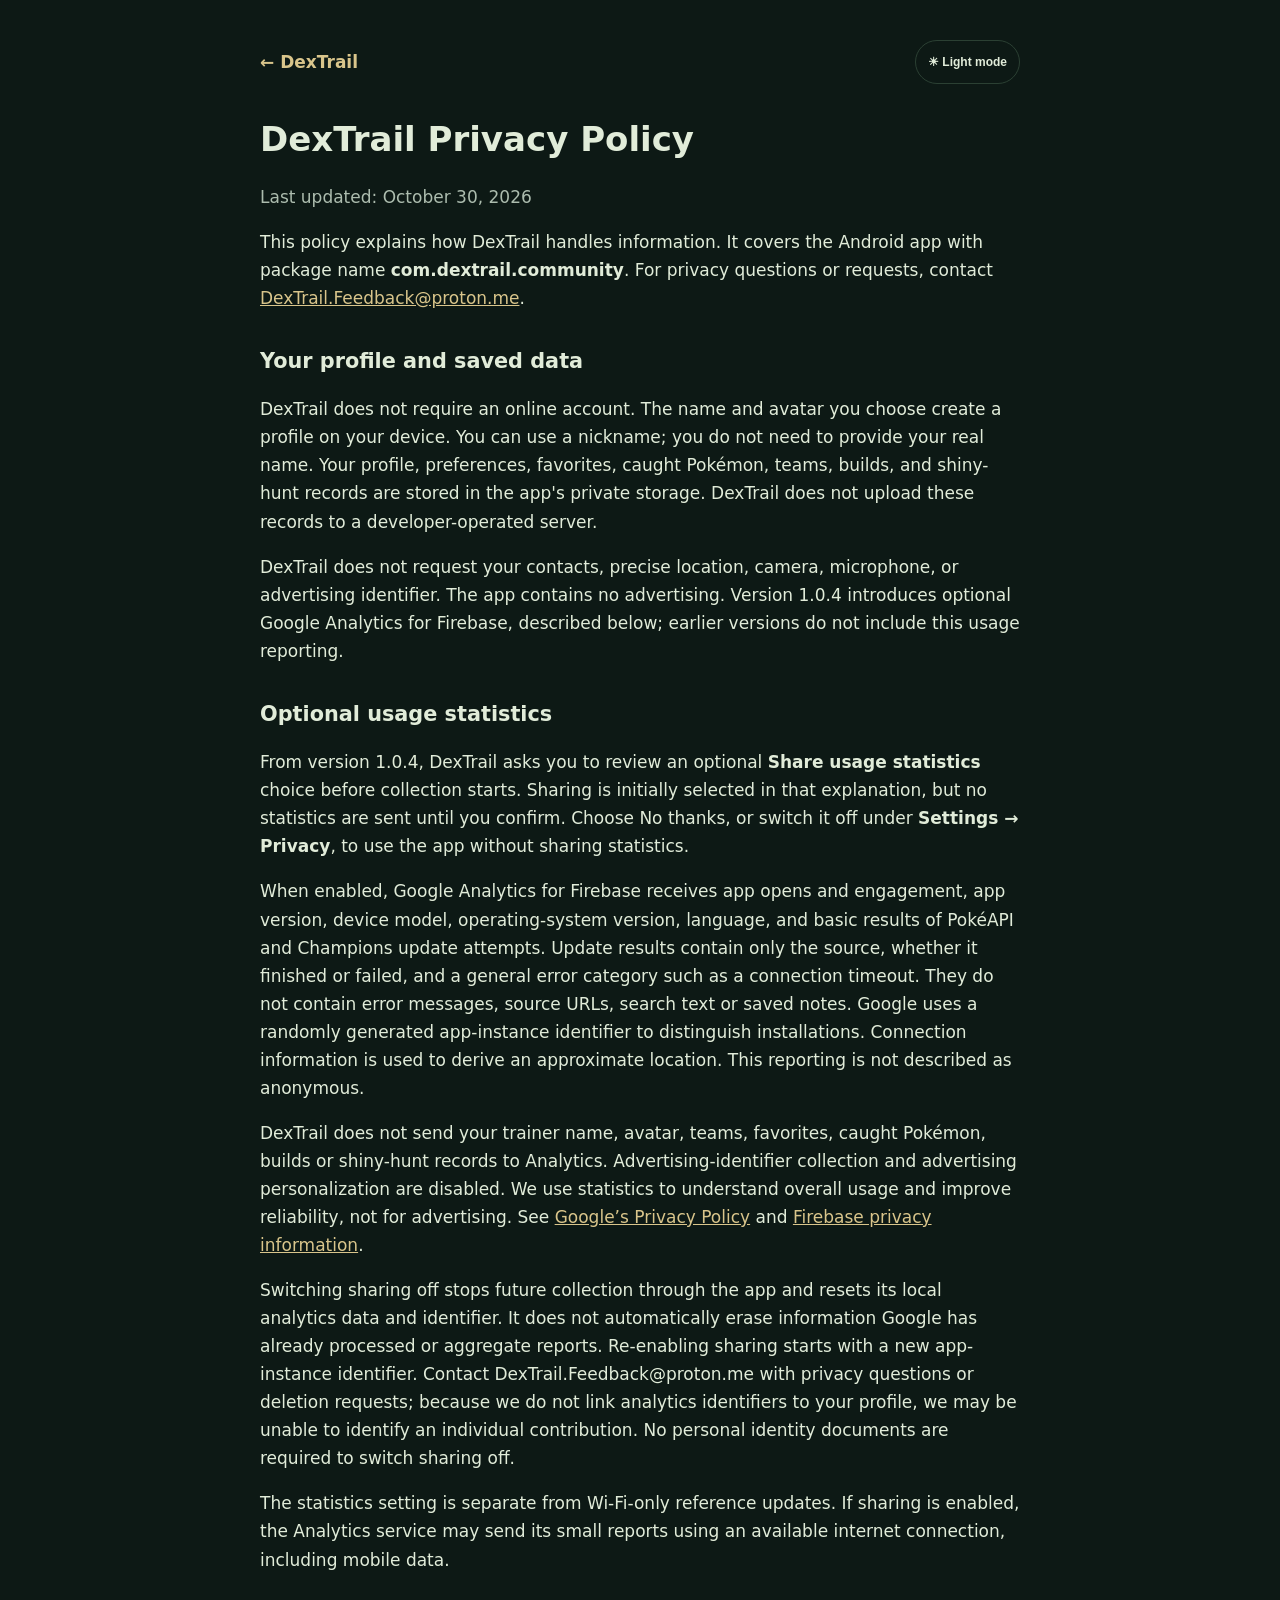
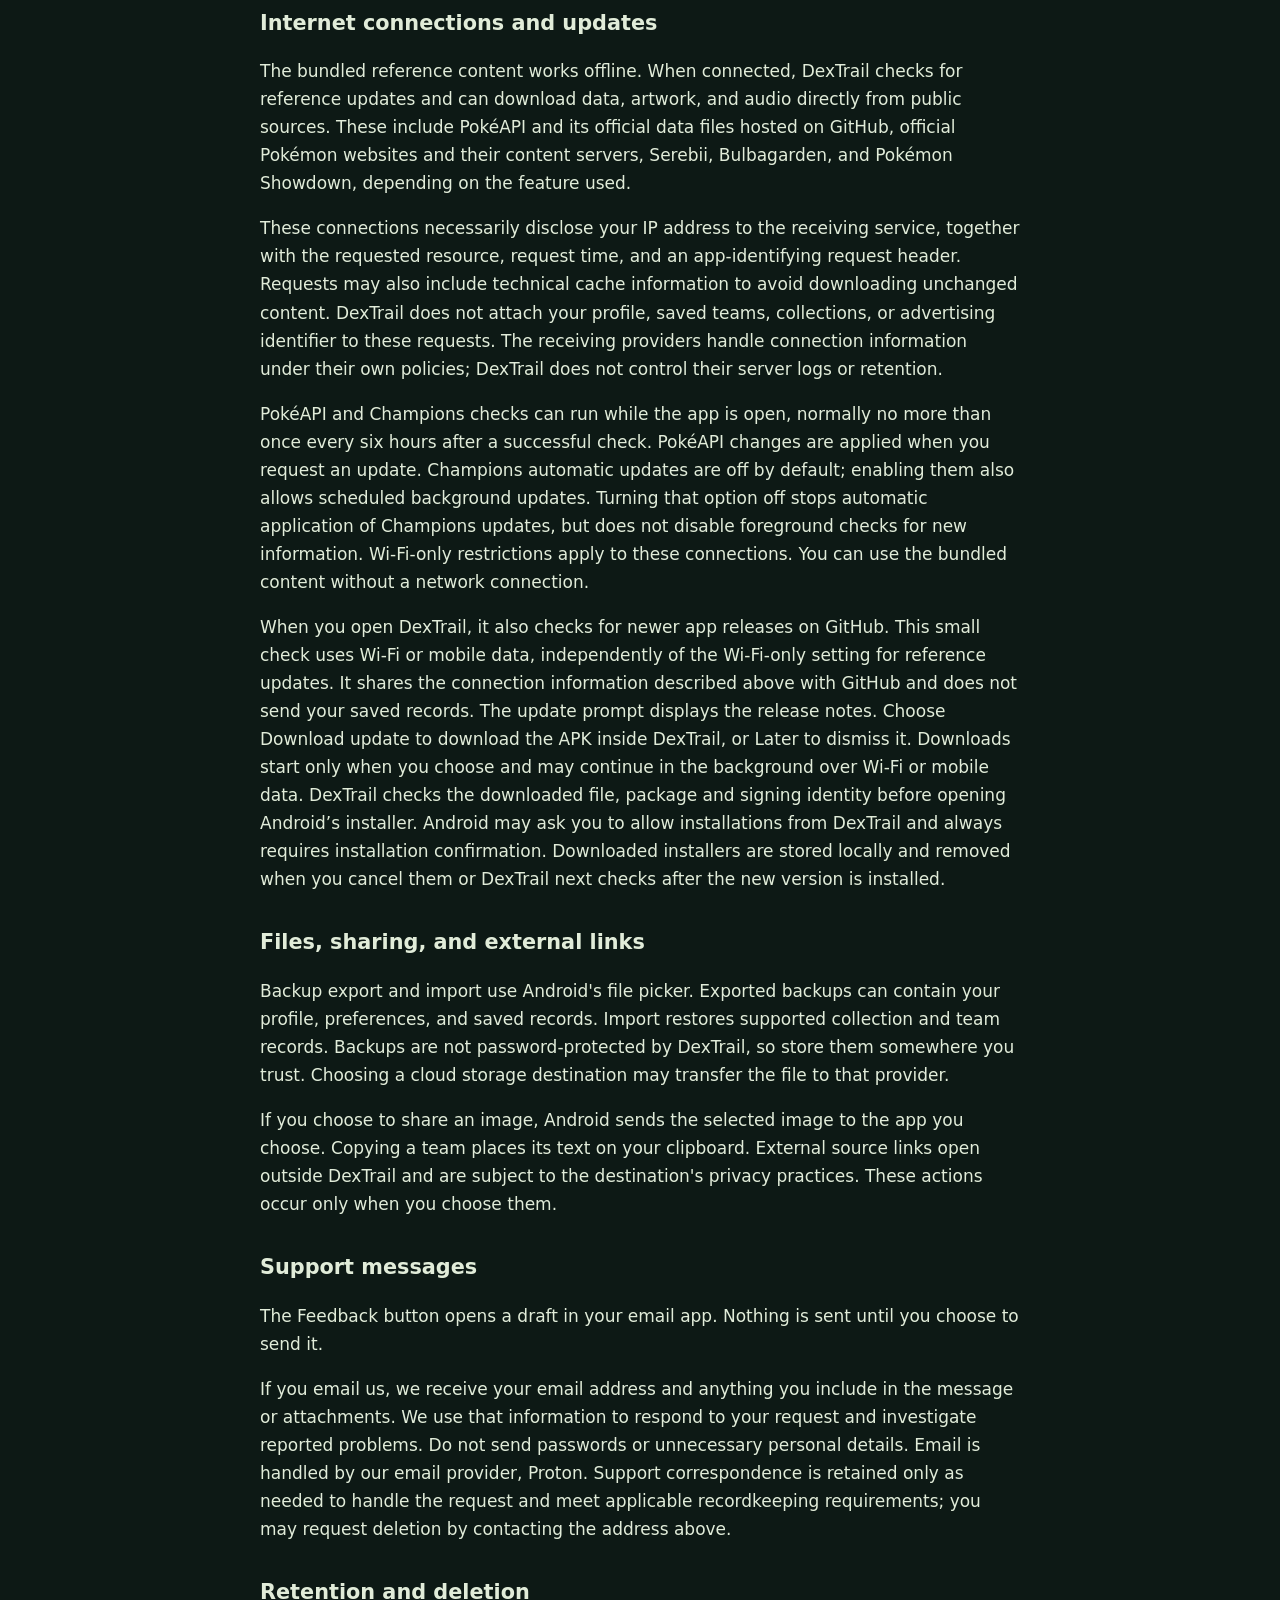
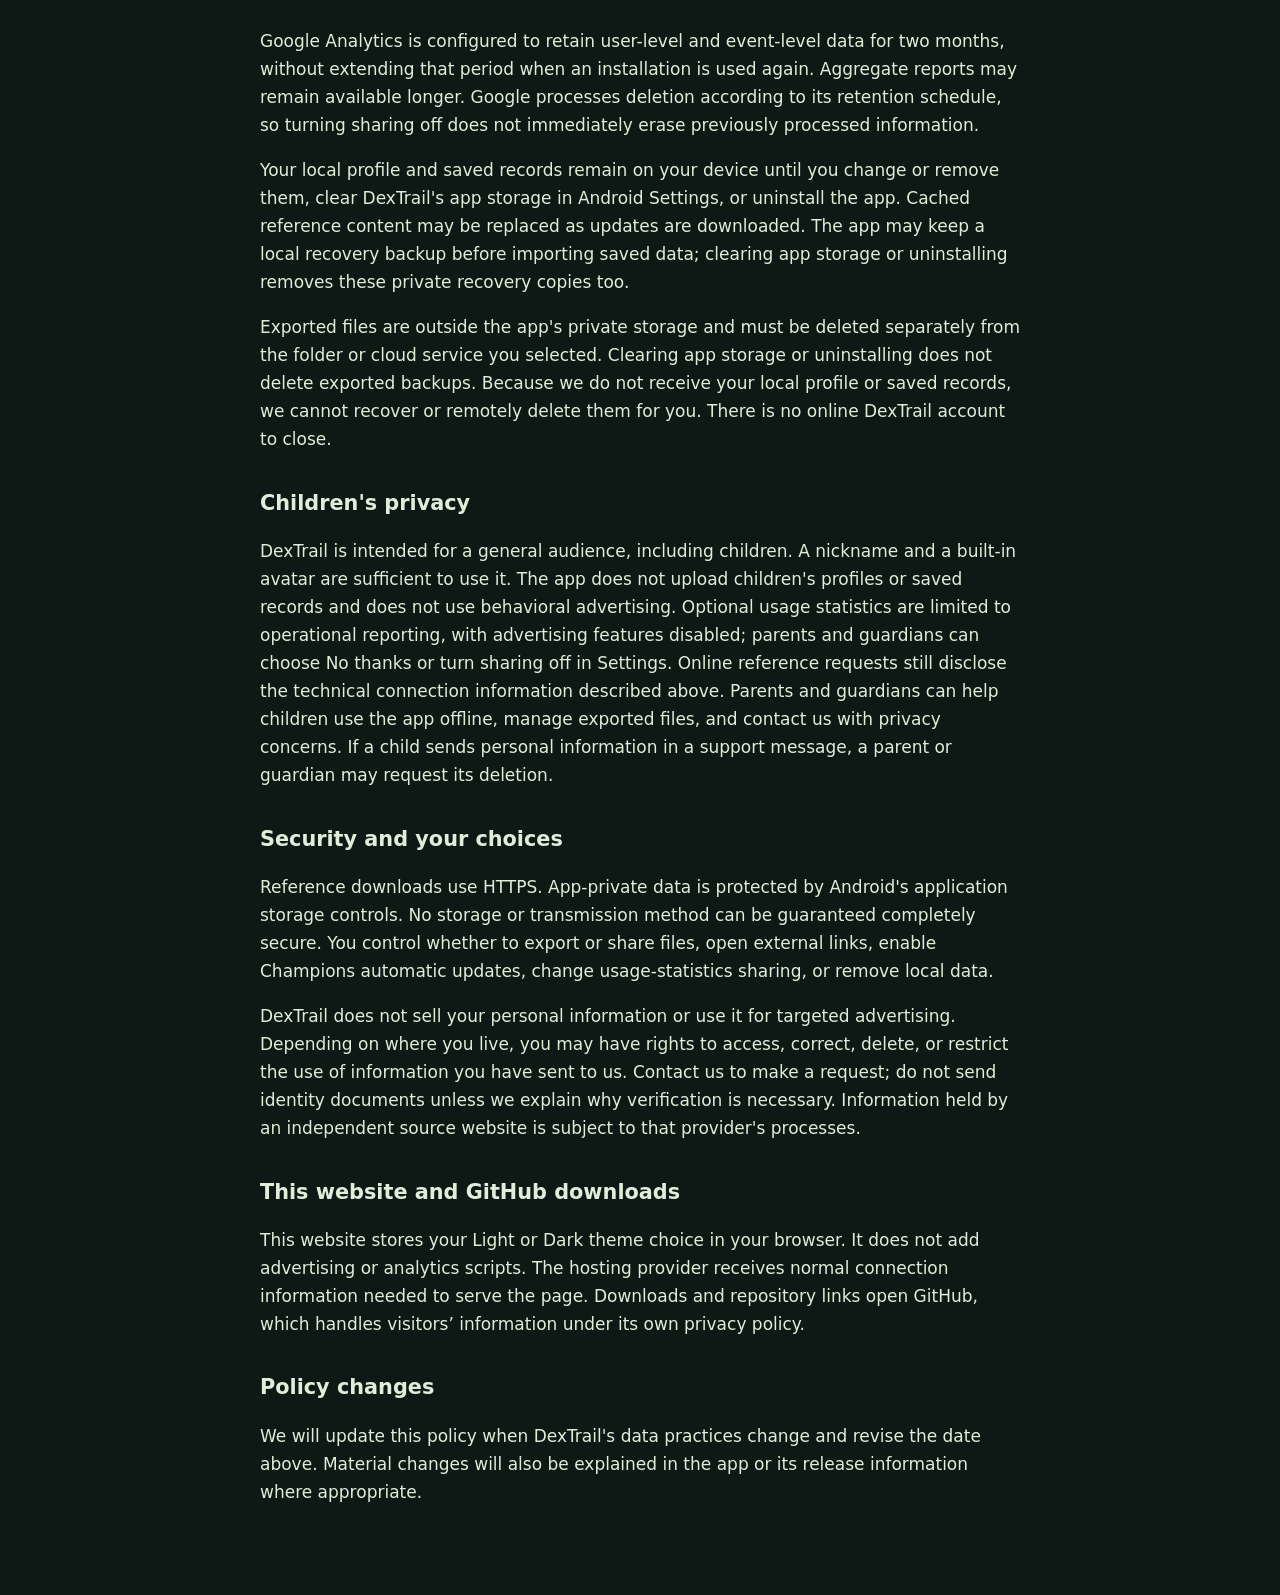
==== commit fd6321db: "Explain in-app APK downloads and mobile update checks" ====
--- a/docs/privacy.html
+++ b/docs/privacy.html
@@ -15,7 +15,7 @@
 <p>The bundled reference content works offline. When connected, DexTrail checks for reference updates and can download data, artwork, and audio directly from public sources. These include PokéAPI and its official data files hosted on GitHub, official Pokémon websites and their content servers, Serebii, Bulbagarden, and Pokémon Showdown, depending on the feature used.</p>
 <p>These connections necessarily disclose your IP address to the receiving service, together with the requested resource, request time, and an app-identifying request header. Requests may also include technical cache information to avoid downloading unchanged content. DexTrail does not attach your profile, saved teams, collections, or advertising identifier to these requests. The receiving providers handle connection information under their own policies; DexTrail does not control their server logs or retention.</p>
 <p>PokéAPI and Champions checks can run while the app is open, normally no more than once every six hours after a successful check. PokéAPI changes are applied when you request an update. Champions automatic updates are off by default; enabling them also allows scheduled background updates. Turning that option off stops automatic application of Champions updates, but does not disable foreground checks for new information. Wi-Fi-only restrictions apply to these connections. You can use the bundled content without a network connection.</p>
-<p>When you open DexTrail, it also checks for newer app releases on GitHub. This shares the connection information described above with GitHub, respects the Wi-Fi-only update setting, and does not send your saved records. If a newer APK is available, you can choose Update now or Later. Android asks you to confirm installation.</p>
+<p>When you open DexTrail, it also checks for newer app releases on GitHub. This small check uses Wi-Fi or mobile data, independently of the Wi-Fi-only setting for reference updates. It shares the connection information described above with GitHub and does not send your saved records. The update prompt displays the release notes. Choose Download update to download the APK inside DexTrail, or Later to dismiss it. Downloads start only when you choose and may continue in the background over Wi-Fi or mobile data. DexTrail checks the downloaded file, package and signing identity before opening Android’s installer. Android may ask you to allow installations from DexTrail and always requires installation confirmation. Downloaded installers are stored locally and removed when you cancel them or DexTrail next checks after the new version is installed.</p>
 <h2>Files, sharing, and external links</h2>
 
 <p>Backup export and import use Android's file picker. Exported backups can contain your profile, preferences, and saved records. Import restores supported collection and team records. Backups are not password-protected by DexTrail, so store them somewhere you trust. Choosing a cloud storage destination may transfer the file to that provider.</p>
@@ -36,4 +36,4 @@
 <p>This website stores your Light or Dark theme choice in your browser. It does not add advertising or analytics scripts. The hosting provider receives normal connection information needed to serve the page. Downloads and repository links open GitHub, which handles visitors’ information under its own privacy policy.</p>
 <h2>Policy changes</h2>
 <p>We will update this policy when DexTrail's data practices change and revise the date above. Material changes will also be explained in the app or its release information where appropriate.</p>
-</main></body></html>
+</main></body></html>
